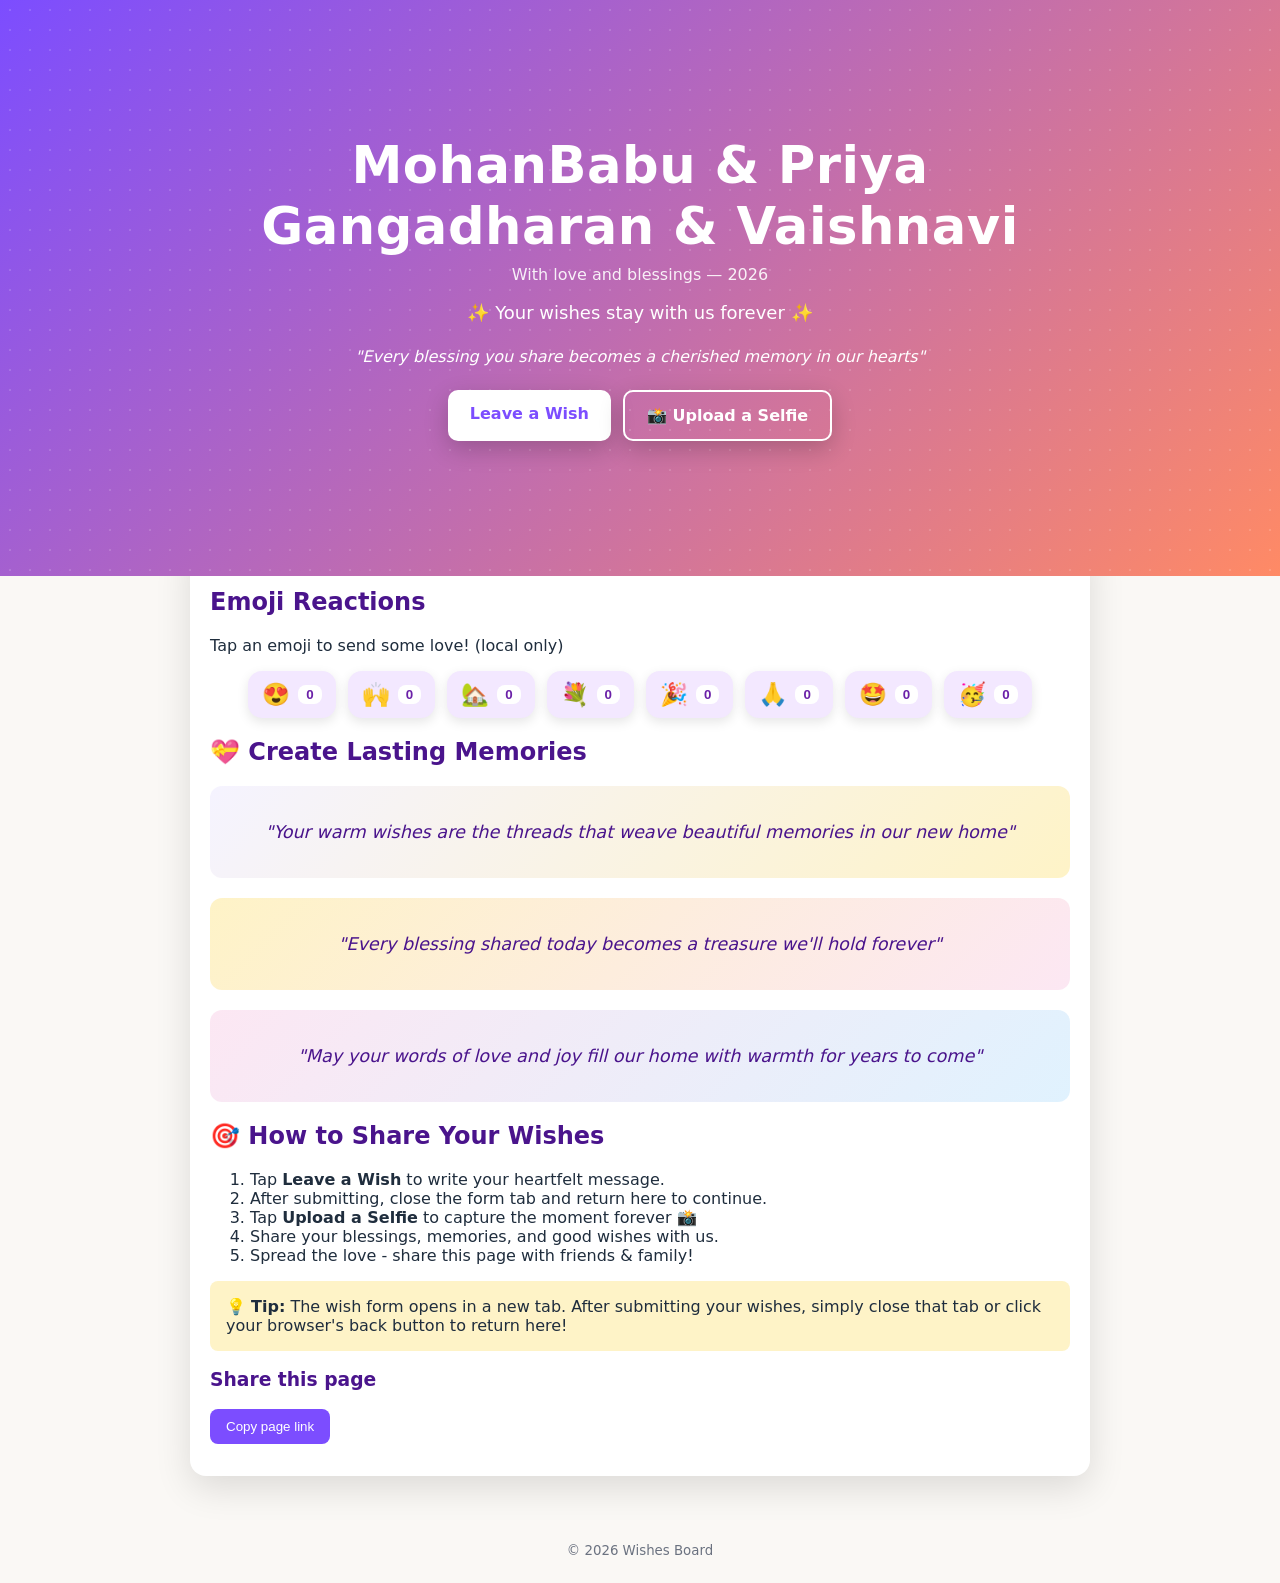
==== index.html @ 9e5671dd "Update index.html" ====
<!doctype html>
<html lang="en">
<head>
  <meta charset="utf-8">
  <meta name="viewport" content="width=device-width, initial-scale=1">
  <title>Wishes Board</title>
  <meta name="description" content="Share your wishes, messages and blessings on this digital wishes board.">
  <link rel="stylesheet" href="style.css">
</head>
<body>
  <header class="hero">
    <div class="overlay"></div>
    <div class="hero-content">
      <h1 id="eventName">Wishes Board</h1>
      <p id="eventDate" class="sub"></p>
      <p class="tag">✨ Your wishes stay with us forever ✨</p>
      <p class="tag" style="font-size: 1rem; margin-top: 8px; font-style: italic;">"Every blessing you share becomes a cherished memory in our hearts"</p>
      <div class="cta-row">
        <!-- Fallback href ensures it still works even if JS fails -->
        <a id="wishButton" class="cta" href="https://forms.office.com/r/7apcbEGixC" target="_blank" rel="noopener">Leave a Wish</a>
        <a class="cta outline" href="upload.html">📸 Upload a Selfie</a>
      </div>
    </div>
  </header>

  <main class="content">
    <section>
      <h2>Emoji Reactions</h2>
      <p>Tap an emoji to send some love! (local only)</p>
      <div class="emoji-wall" id="emojiWall"></div>
    </section>

    <section>
      <h2>💝 Create Lasting Memories</h2>
      <div style="background: linear-gradient(135deg, #f5f3ff 0%, #fef3c7 100%); padding: 24px; border-radius: 12px; margin: 20px 0;">
        <p style="font-size: 1.1rem; font-style: italic; color: #4a148c; margin: 12px 0; text-align: center;">"Your warm wishes are the threads that weave beautiful memories in our new home"</p>
      </div>
      <div style="background: linear-gradient(135deg, #fef3c7 0%, #fce7f3 100%); padding: 24px; border-radius: 12px; margin: 20px 0;">
        <p style="font-size: 1.1rem; font-style: italic; color: #4a148c; margin: 12px 0; text-align: center;">"Every blessing shared today becomes a treasure we'll hold forever"</p>
      </div>
      <div style="background: linear-gradient(135deg, #fce7f3 0%, #e0f2fe 100%); padding: 24px; border-radius: 12px; margin: 20px 0;">
        <p style="font-size: 1.1rem; font-style: italic; color: #4a148c; margin: 12px 0; text-align: center;">"May your words of love and joy fill our home with warmth for years to come"</p>
      </div>
    </section>
    <section>
      <h2>🎯 How to Share Your Wishes</h2>
      <ol>
        <li>Tap <strong>Leave a Wish</strong> to write your heartfelt message.</li>
        <li>After submitting, close the form tab and return here to continue.</li>
        <li>Tap <strong>Upload a Selfie</strong> to capture the moment forever 📸</li>
        <li>Share your blessings, memories, and good wishes with us.</li>
        <li>Spread the love - share this page with friends & family!</li>
      </ol>
      <p style="background: #fef3c7; padding: 16px; border-radius: 8px; margin-top: 16px;">
        💡 <strong>Tip:</strong> The wish form opens in a new tab. After submitting your wishes, simply close that tab or click your browser's back button to return here!
      </p>
    </section>
    </section>

    <section class="share">
      <h3>Share this page</h3>
      <button id="copyLinkBtn">Copy page link</button>
      <span id="copyStatus"></span>
    </section>
  </main>

  <footer>
    <small>© <span id="year"></span> Wishes Board</small>
  </footer>

  <!-- Cache-bust to avoid stale config -->
  <script src="config.js?v=3"></script>
  <script>
    (function() {
      const cfg = window.WISHES_CONFIG || {};
      const wishBtn = document.getElementById('wishButton');
      const eventName = document.getElementById('eventName');
      const eventDate = document.getElementById('eventDate');
      const year = document.getElementById('year');
      // Use innerHTML so <br> in eventName renders as a line break
      eventName.innerHTML = cfg.eventName || 'Wishes Board';
      if (cfg.eventDate) { eventDate.textContent = cfg.eventDate; }
      if (cfg.wishFormUrl) { wishBtn.href = cfg.wishFormUrl; }
      year.textContent = new Date().getFullYear();

      // Emoji wall
      const emojis = ['😍','🙌','🏡','💐','🎉','🙏','🤩','🥳'];
      const wall = document.getElementById('emojiWall');
      const counts = JSON.parse(localStorage.getItem('emojiCounts')||'{}');
      function render() {
        wall.innerHTML = '';
        emojis.forEach(e => {
          const btn = document.createElement('button');
          btn.className = 'emoji-btn';
          const count = counts[e]||0;
          btn.innerHTML = `<span class="emo">${e}</span><span class="cnt">${count}</span>`;
          btn.addEventListener('click', () => {
            counts[e] = (counts[e]||0)+1;
            localStorage.setItem('emojiCounts', JSON.stringify(counts));
            render();
            const burst = document.createElement('div');
            burst.className = 'burst';
            burst.textContent = e;
            document.body.appendChild(burst);
            const rX = Math.random()*window.innerWidth;
            const rY = Math.random()*window.innerHeight;
            burst.style.left = rX+'px';
            burst.style.top = rY+'px';
            setTimeout(()=>burst.remove(), 800);
          });
          wall.appendChild(btn);
        });
      }
      render();

      // Copy link button
      const copyBtn = document.getElementById('copyLinkBtn');
      const copyStatus = document.getElementById('copyStatus');
      copyBtn.addEventListener('click', async () => {
        try {
          await navigator.clipboard.writeText(window.location.href);
          copyStatus.textContent = 'Link copied!';
          setTimeout(()=>copyStatus.textContent='', 2000);
        } catch(e) {
          copyStatus.textContent = 'Unable to copy. Manually copy the address bar.';
        }
      });
    })();
  </script>
</body>
</html>
---- style.css ----
/* Basic reset */
* { box-sizing: border-box; }
body { margin: 0; font-family: system-ui, -apple-system, Segoe UI, Roboto, Arial, sans-serif; color: #1f2d3d; background: #faf8f5; }

a { color: inherit; }

.hero { position: relative; background: linear-gradient(135deg, #7c4dff, #ff8a65); color: #fff; min-height: 64vh; display: grid; place-items: center; text-align: center; }
.hero.small { min-height: 40vh; }
.hero .overlay { position: absolute; inset: 0; background-image: radial-gradient(rgba(255,255,255,.15) 1px, transparent 1px); background-size: 20px 20px; }
.hero-content { position: relative; padding: 48px 20px; max-width: 900px; }
.hero h1 { font-size: clamp(2rem, 5vw, 3.2rem); margin: 0 0 8px; letter-spacing: 0.5px; line-height: 1.2; }
.hero .sub { margin: 0 0 16px; opacity: .9; }
.hero .tag { font-size: clamp(1rem, 1.5vw, 1.125rem); margin-bottom: 24px; }

.cta-row { display:flex; gap:12px; justify-content:center; flex-wrap:wrap; }
.cta { display: inline-block; background: #fff; color: #7c4dff; padding: 14px 22px; border-radius: 10px; text-decoration: none; font-weight: 700; box-shadow: 0 8px 24px rgba(0,0,0,.2); transition: transform .15s ease, box-shadow .15s ease; }
.cta:hover { transform: translateY(-2px); box-shadow: 0 12px 30px rgba(0,0,0,.25); }
.cta.outline { background: transparent; color:#fff; border:2px solid #fff; }

.qr { margin-top: 28px; }
.qr img { width: 180px; height: 180px; border-radius: 12px; background: #fff; padding: 10px; box-shadow: 0 8px 24px rgba(0,0,0,.25); }
.qr-caption { margin-top: 8px; opacity: .9; }

.content { max-width: 900px; padding: 32px 20px; margin: -40px auto 40px; background: #fff; border-radius: 16px; box-shadow: 0 12px 36px rgba(0,0,0,.12); }
.content h2, .content h3 { color: #4a148c; }

.share button { background: #7c4dff; color: #fff; border: none; padding: 10px 16px; border-radius: 8px; cursor: pointer; }
.share span { margin-left: 10px; color: #2e7d32; }

footer { text-align: center; padding: 24px; color: #6b7280; }

/* Emoji wall */
.emoji-wall { display:flex; flex-wrap:wrap; gap:12px; justify-content:center; }
.emoji-btn { background:#f3e8ff; border:none; border-radius:14px; padding:10px 14px; cursor:pointer; box-shadow: 0 4px 12px rgba(0,0,0,.1); display:flex; align-items:center; gap:8px; }
.emoji-btn .emo { font-size: 1.4rem; }
.emoji-btn .cnt { background:#fff; color:#6b21a8; border-radius:8px; padding:2px 8px; font-weight:700; }
.burst { position: fixed; font-size: 2rem; pointer-events: none; animation: pop .8s ease-out forwards; }
@keyframes pop { 0%{ transform: scale(0.5); opacity:0;} 50%{ transform: scale(1.2); opacity:1;} 100%{ transform: scale(1); opacity:0;} }

/* Upload page */
.upload-section { text-align:center; }
.uploader { margin: 20px auto; max-width: 480px; padding: 16px; border:2px dashed #c4b5fd; border-radius: 12px; background:#faf5ff; }
.result { text-align:center; }
.result img { display:block; margin:16px auto; border-radius: 12px; box-shadow: 0 6px 18px rgba(0,0,0,.12); }
.note { color:#6b7280; }
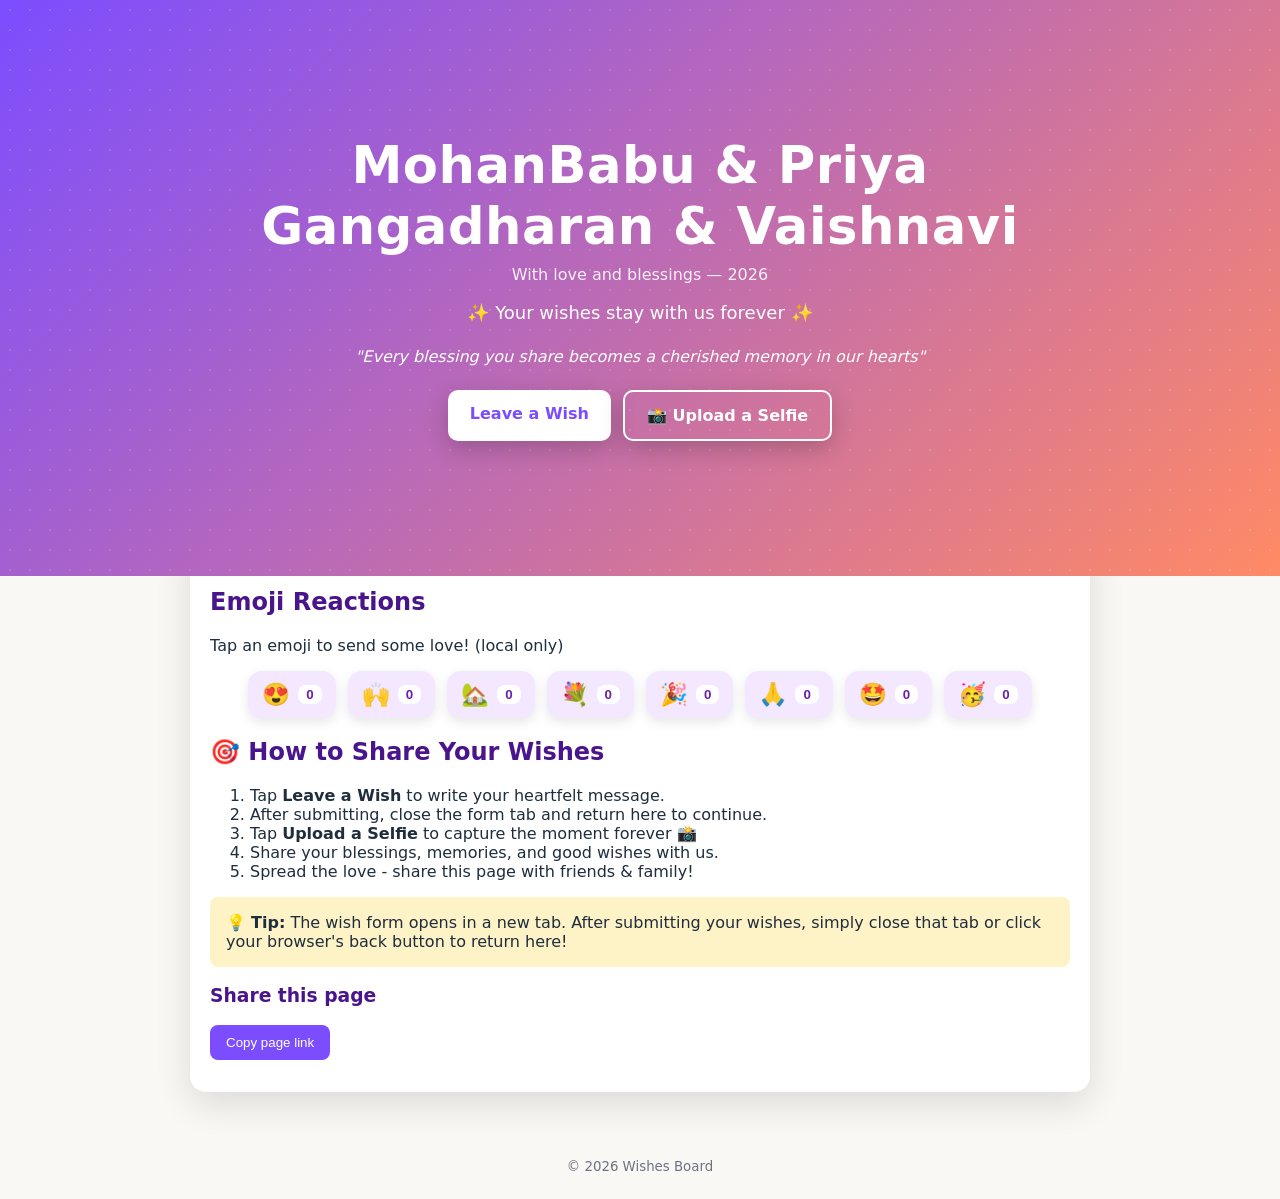
==== commit cf8684ab: "Update index.html" ====
--- a/index.html
+++ b/index.html
@@ -29,20 +29,6 @@
       <p>Tap an emoji to send some love! (local only)</p>
       <div class="emoji-wall" id="emojiWall"></div>
     </section>
-
-    <section>
-      <h2>💝 Create Lasting Memories</h2>
-      <div style="background: linear-gradient(135deg, #f5f3ff 0%, #fef3c7 100%); padding: 24px; border-radius: 12px; margin: 20px 0;">
-        <p style="font-size: 1.1rem; font-style: italic; color: #4a148c; margin: 12px 0; text-align: center;">"Your warm wishes are the threads that weave beautiful memories in our new home"</p>
-      </div>
-      <div style="background: linear-gradient(135deg, #fef3c7 0%, #fce7f3 100%); padding: 24px; border-radius: 12px; margin: 20px 0;">
-        <p style="font-size: 1.1rem; font-style: italic; color: #4a148c; margin: 12px 0; text-align: center;">"Every blessing shared today becomes a treasure we'll hold forever"</p>
-      </div>
-      <div style="background: linear-gradient(135deg, #fce7f3 0%, #e0f2fe 100%); padding: 24px; border-radius: 12px; margin: 20px 0;">
-        <p style="font-size: 1.1rem; font-style: italic; color: #4a148c; margin: 12px 0; text-align: center;">"May your words of love and joy fill our home with warmth for years to come"</p>
-      </div>
-    </section>
-    <section>
       <h2>🎯 How to Share Your Wishes</h2>
       <ol>
         <li>Tap <strong>Leave a Wish</strong> to write your heartfelt message.</li>
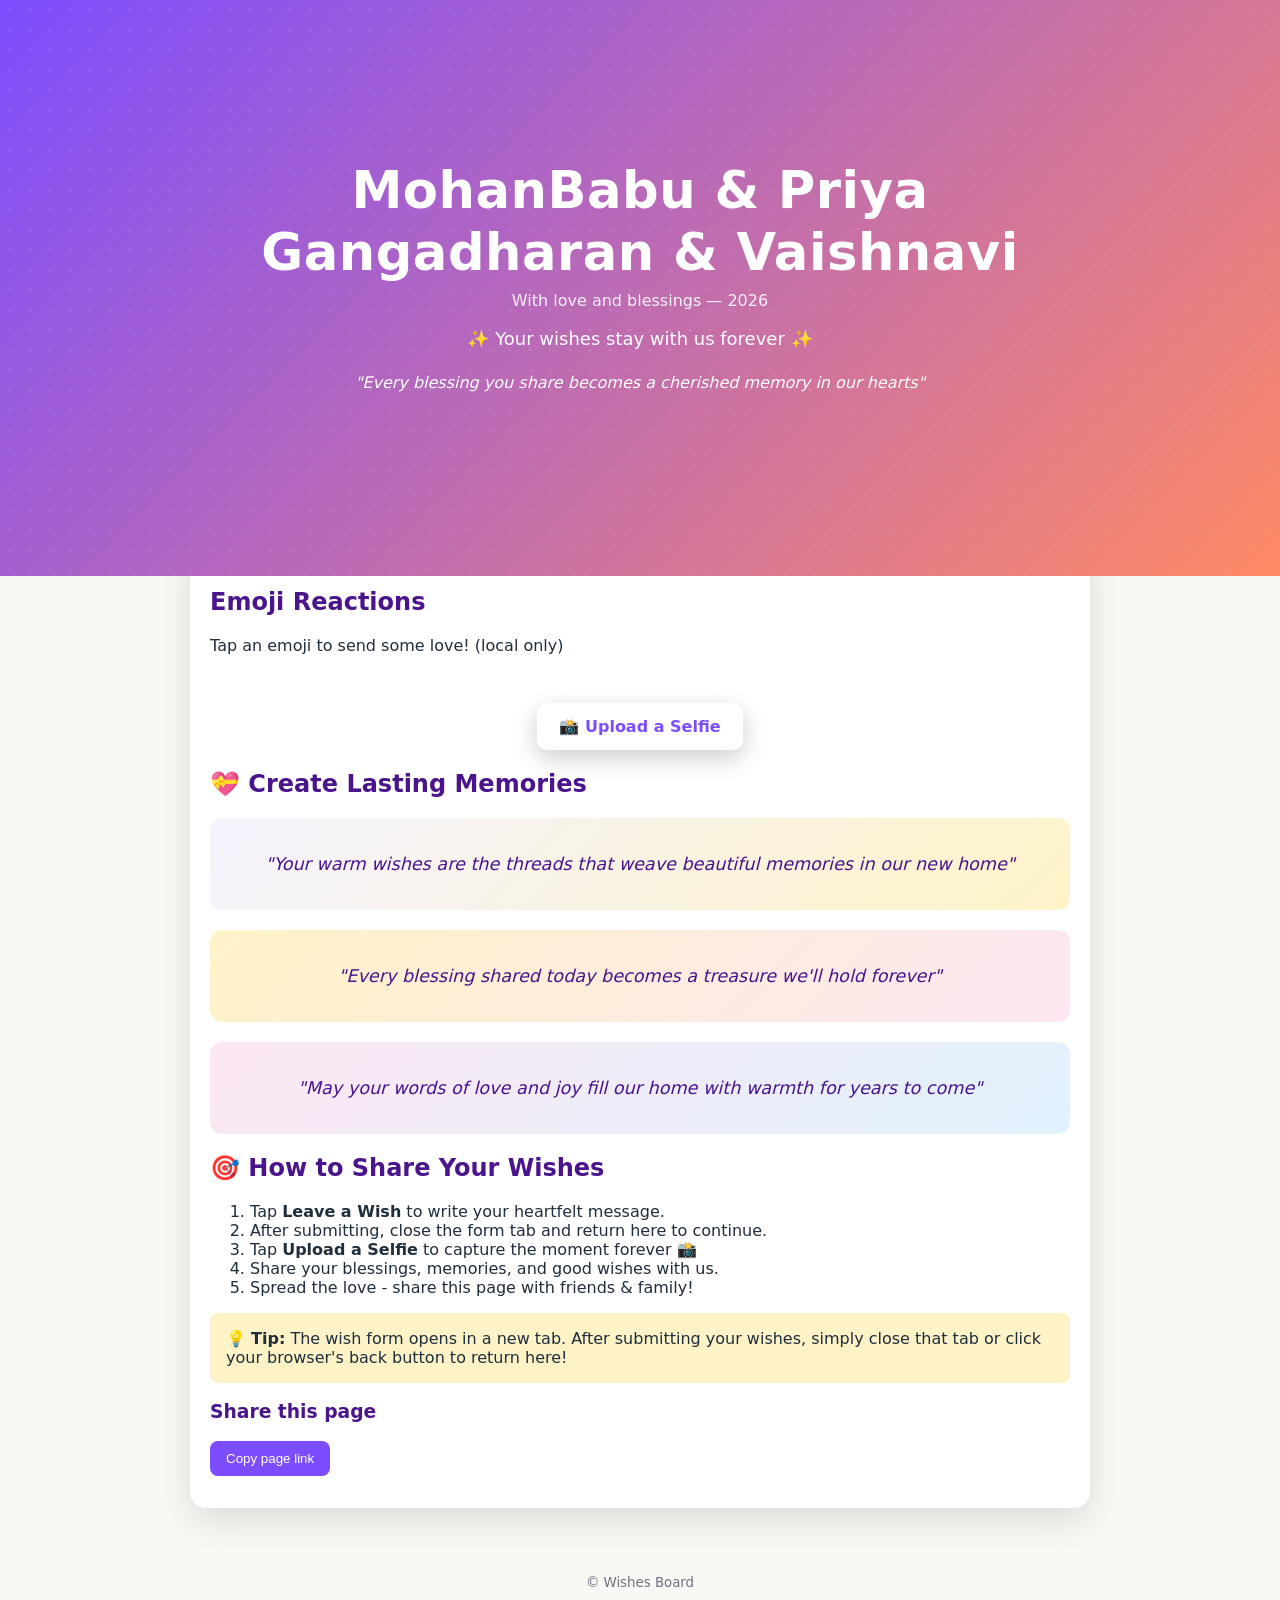
==== commit 9debcf51: "Update index.html" ====
--- a/index.html
+++ b/index.html
@@ -15,11 +15,6 @@
       <p id="eventDate" class="sub"></p>
       <p class="tag">✨ Your wishes stay with us forever ✨</p>
       <p class="tag" style="font-size: 1rem; margin-top: 8px; font-style: italic;">"Every blessing you share becomes a cherished memory in our hearts"</p>
-      <div class="cta-row">
-        <!-- Fallback href ensures it still works even if JS fails -->
-        <a id="wishButton" class="cta" href="https://forms.office.com/r/7apcbEGixC" target="_blank" rel="noopener">Leave a Wish</a>
-        <a class="cta outline" href="upload.html">📸 Upload a Selfie</a>
-      </div>
     </div>
   </header>
 
@@ -28,7 +23,25 @@
       <h2>Emoji Reactions</h2>
       <p>Tap an emoji to send some love! (local only)</p>
       <div class="emoji-wall" id="emojiWall"></div>
+      
+      <div class="cta-row" style="margin-top: 32px; justify-content: center;">
+        <a class="cta" href="upload.html">📸 Upload a Selfie</a>
+      </div>
     </section>
+
+    <section>
+      <h2>💝 Create Lasting Memories</h2>
+      <div style="background: linear-gradient(135deg, #f5f3ff 0%, #fef3c7 100%); padding: 24px; border-radius: 12px; margin: 20px 0;">
+        <p style="font-size: 1.1rem; font-style: italic; color: #4a148c; margin: 12px 0; text-align: center;">"Your warm wishes are the threads that weave beautiful memories in our new home"</p>
+      </div>
+      <div style="background: linear-gradient(135deg, #fef3c7 0%, #fce7f3 100%); padding: 24px; border-radius: 12px; margin: 20px 0;">
+        <p style="font-size: 1.1rem; font-style: italic; color: #4a148c; margin: 12px 0; text-align: center;">"Every blessing shared today becomes a treasure we'll hold forever"</p>
+      </div>
+      <div style="background: linear-gradient(135deg, #fce7f3 0%, #e0f2fe 100%); padding: 24px; border-radius: 12px; margin: 20px 0;">
+        <p style="font-size: 1.1rem; font-style: italic; color: #4a148c; margin: 12px 0; text-align: center;">"May your words of love and joy fill our home with warmth for years to come"</p>
+      </div>
+    </section>
+    <section>
       <h2>🎯 How to Share Your Wishes</h2>
       <ol>
         <li>Tap <strong>Leave a Wish</strong> to write your heartfelt message.</li>
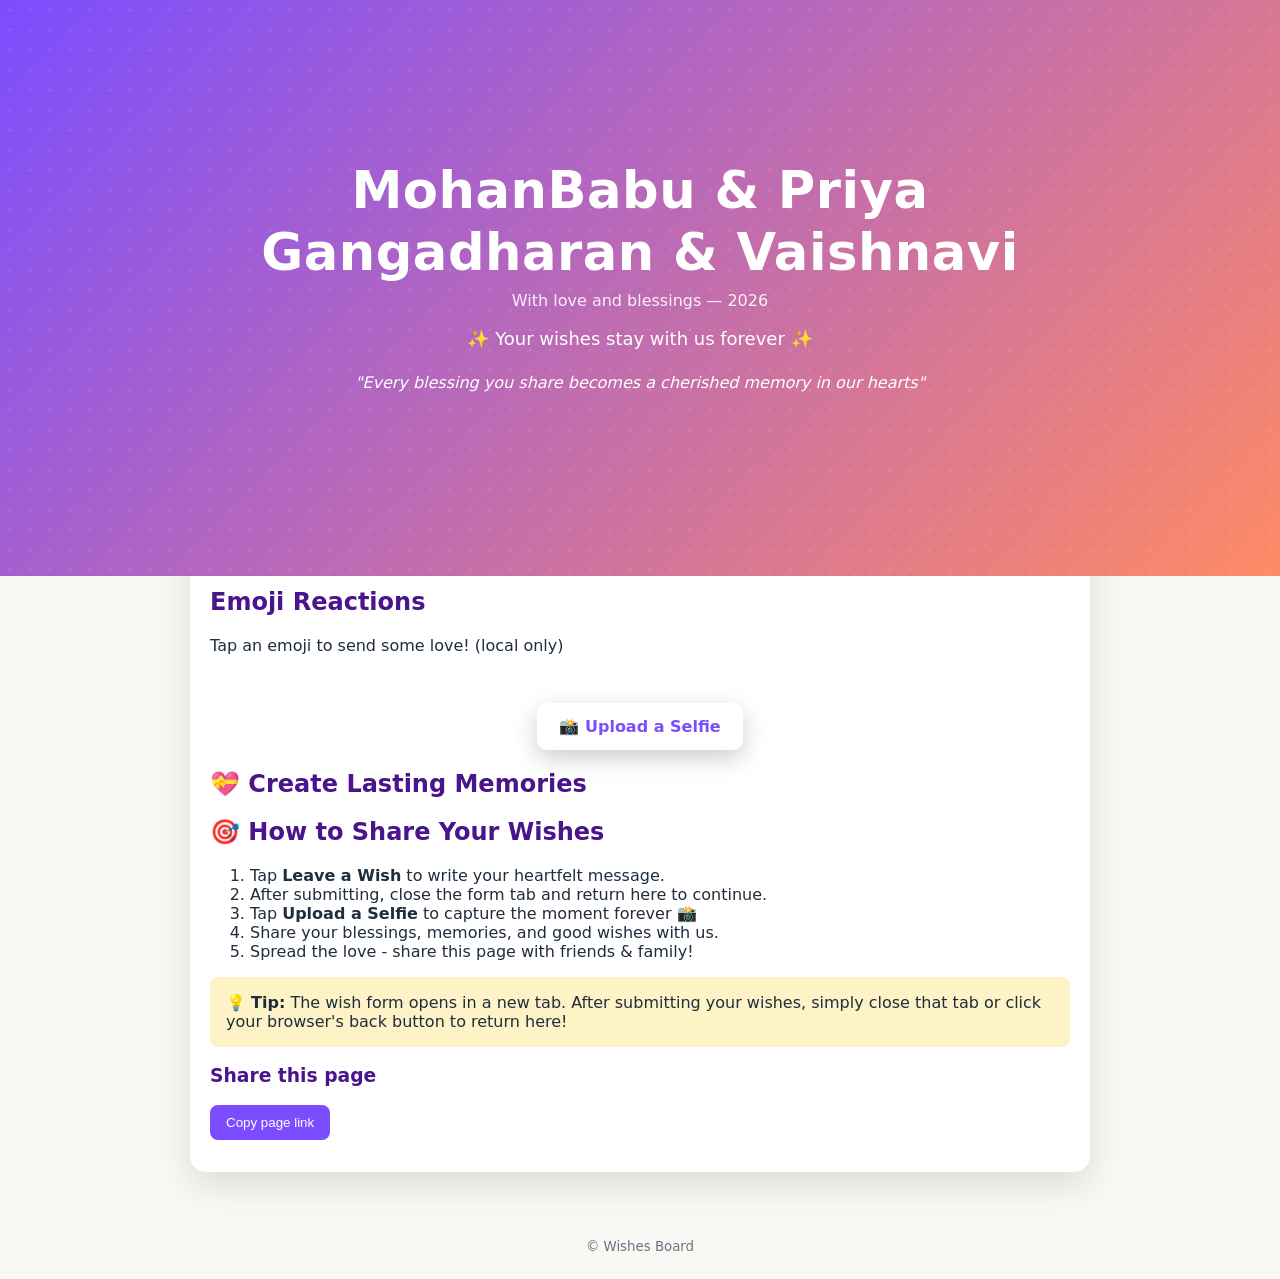
==== commit 5f44ad59: "Update index.html" ====
--- a/index.html
+++ b/index.html
@@ -31,15 +31,6 @@
 
     <section>
       <h2>💝 Create Lasting Memories</h2>
-      <div style="background: linear-gradient(135deg, #f5f3ff 0%, #fef3c7 100%); padding: 24px; border-radius: 12px; margin: 20px 0;">
-        <p style="font-size: 1.1rem; font-style: italic; color: #4a148c; margin: 12px 0; text-align: center;">"Your warm wishes are the threads that weave beautiful memories in our new home"</p>
-      </div>
-      <div style="background: linear-gradient(135deg, #fef3c7 0%, #fce7f3 100%); padding: 24px; border-radius: 12px; margin: 20px 0;">
-        <p style="font-size: 1.1rem; font-style: italic; color: #4a148c; margin: 12px 0; text-align: center;">"Every blessing shared today becomes a treasure we'll hold forever"</p>
-      </div>
-      <div style="background: linear-gradient(135deg, #fce7f3 0%, #e0f2fe 100%); padding: 24px; border-radius: 12px; margin: 20px 0;">
-        <p style="font-size: 1.1rem; font-style: italic; color: #4a148c; margin: 12px 0; text-align: center;">"May your words of love and joy fill our home with warmth for years to come"</p>
-      </div>
     </section>
     <section>
       <h2>🎯 How to Share Your Wishes</h2>
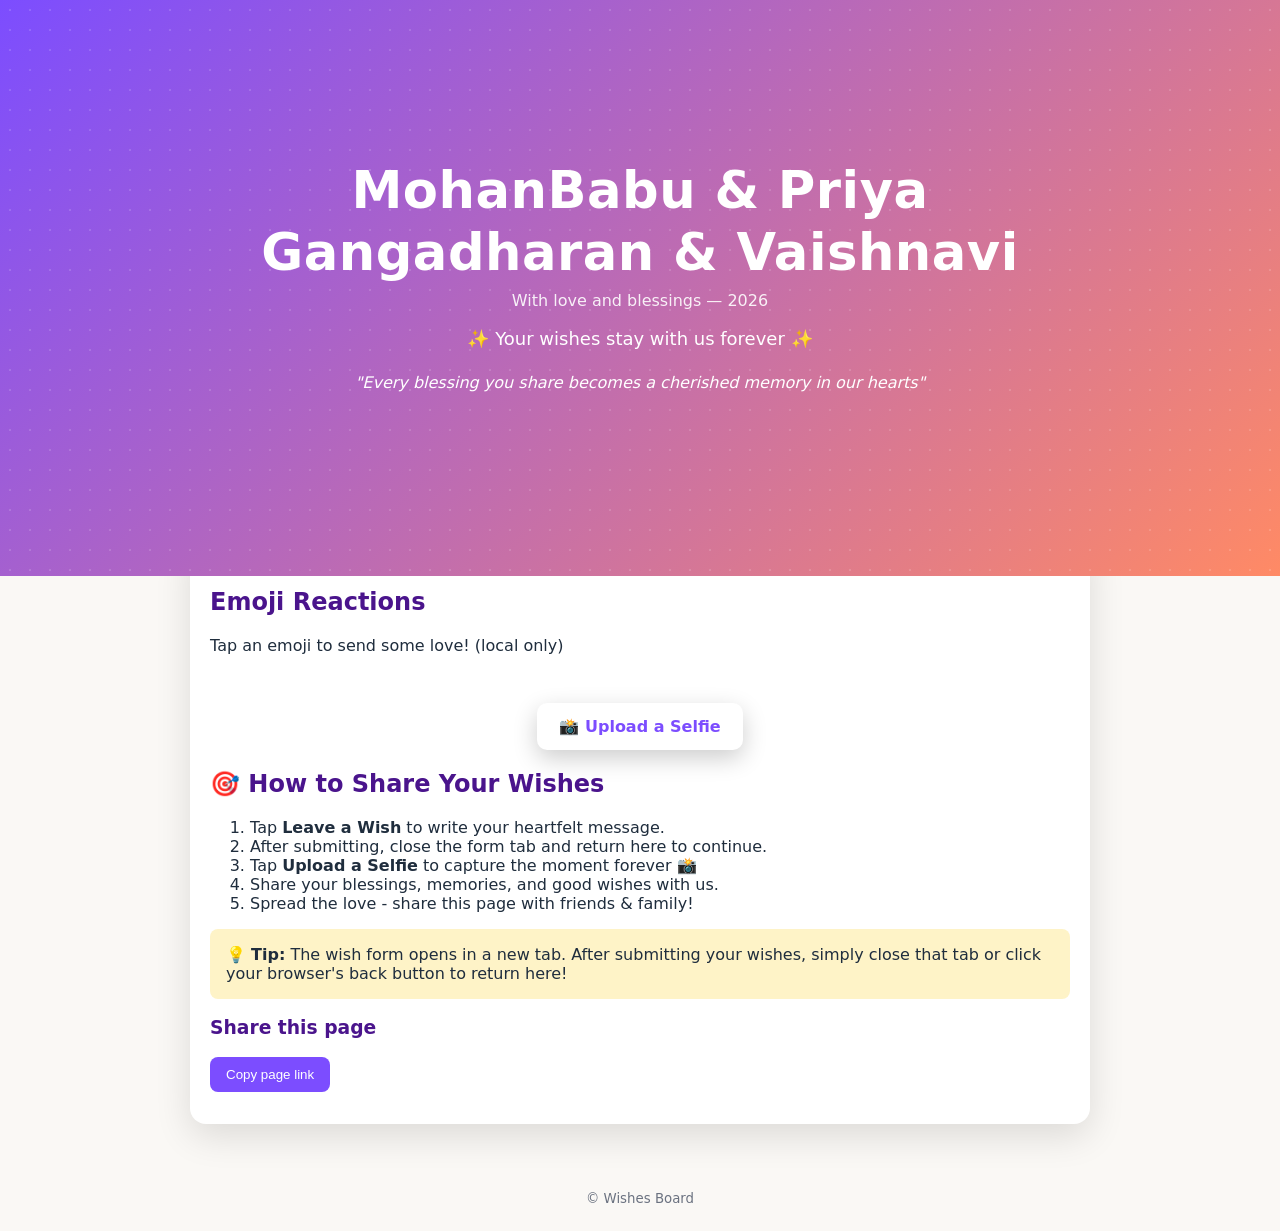
==== commit 97c7e7f7: "Update index.html" ====
--- a/index.html
+++ b/index.html
@@ -30,9 +30,6 @@
     </section>
 
     <section>
-      <h2>💝 Create Lasting Memories</h2>
-    </section>
-    <section>
       <h2>🎯 How to Share Your Wishes</h2>
       <ol>
         <li>Tap <strong>Leave a Wish</strong> to write your heartfelt message.</li>
@@ -44,7 +41,6 @@
       <p style="background: #fef3c7; padding: 16px; border-radius: 8px; margin-top: 16px;">
         💡 <strong>Tip:</strong> The wish form opens in a new tab. After submitting your wishes, simply close that tab or click your browser's back button to return here!
       </p>
-    </section>
     </section>
 
     <section class="share">
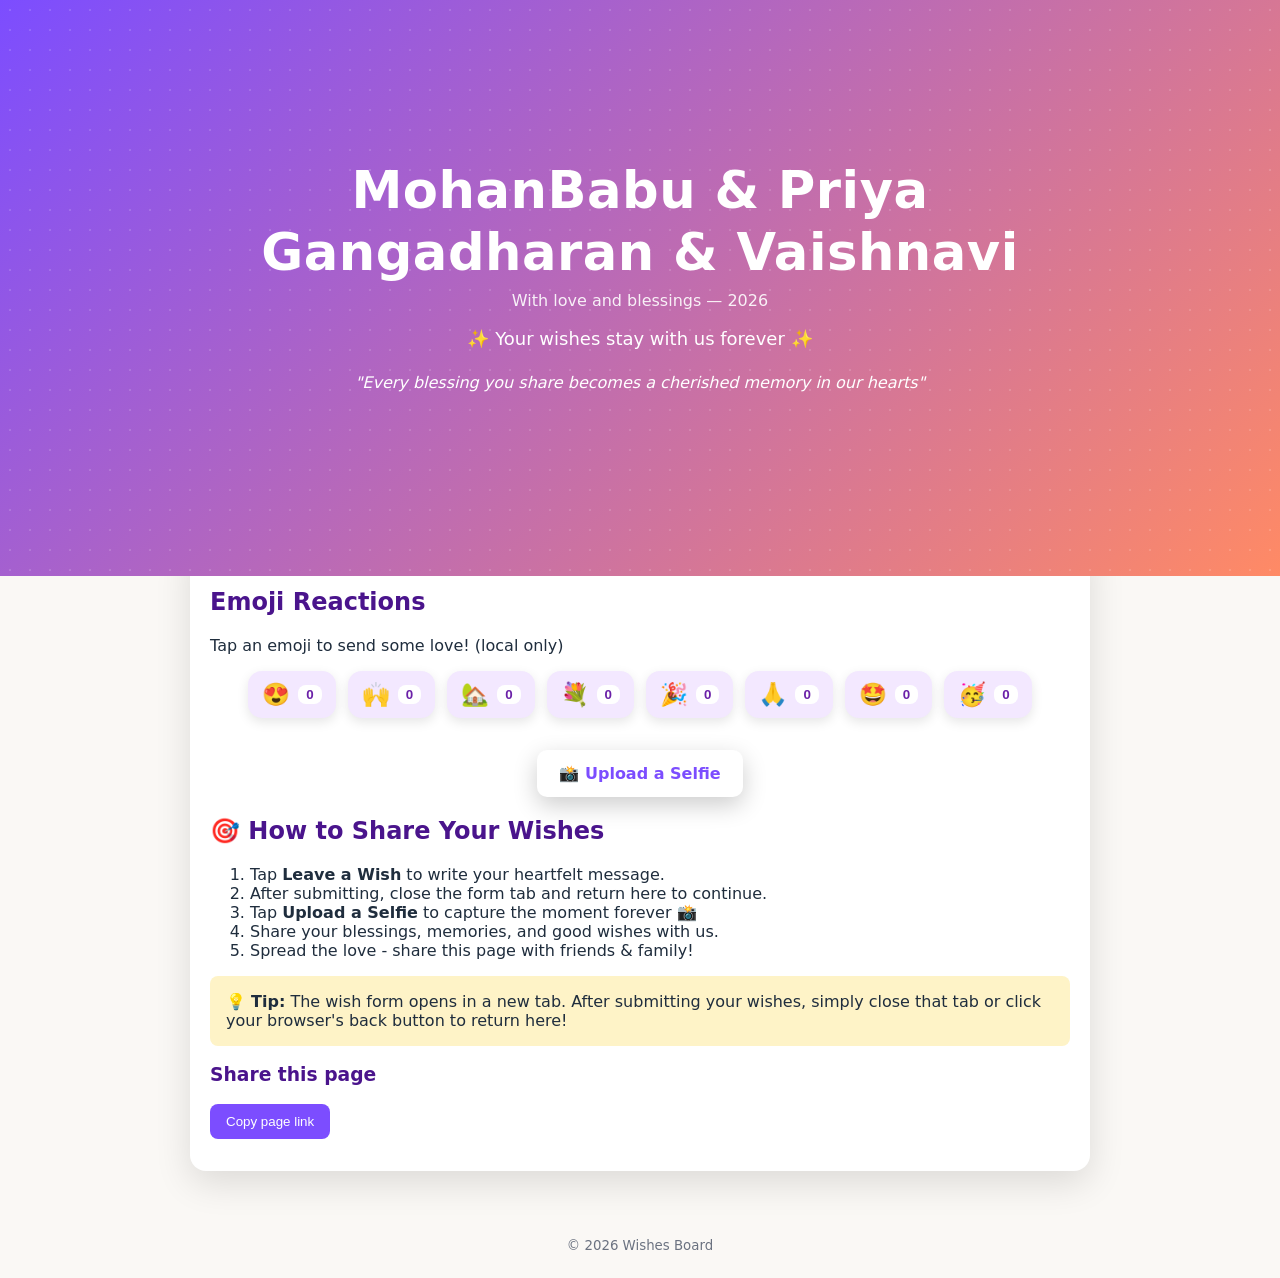
==== commit e9f9c780: "Update index.html" ====
--- a/index.html
+++ b/index.html
@@ -59,14 +59,12 @@
   <script>
     (function() {
       const cfg = window.WISHES_CONFIG || {};
-      const wishBtn = document.getElementById('wishButton');
       const eventName = document.getElementById('eventName');
       const eventDate = document.getElementById('eventDate');
       const year = document.getElementById('year');
       // Use innerHTML so <br> in eventName renders as a line break
       eventName.innerHTML = cfg.eventName || 'Wishes Board';
       if (cfg.eventDate) { eventDate.textContent = cfg.eventDate; }
-      if (cfg.wishFormUrl) { wishBtn.href = cfg.wishFormUrl; }
       year.textContent = new Date().getFullYear();
 
       // Emoji wall
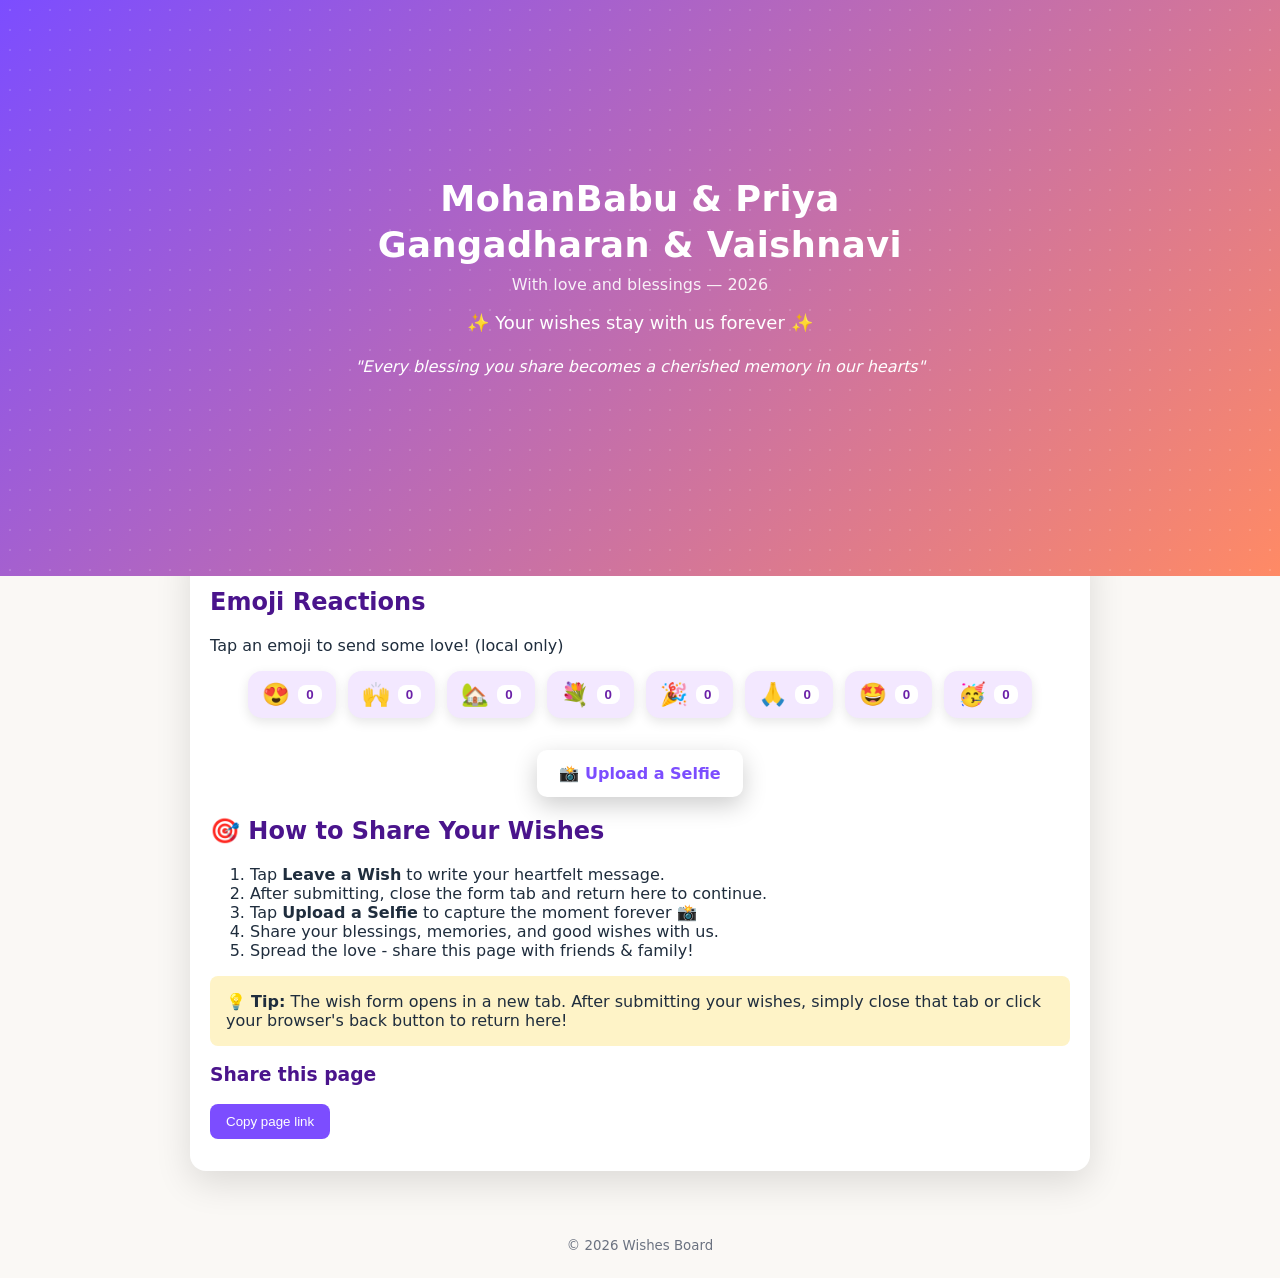
==== commit bbf8ce39: "Update index.html" ====
--- a/index.html
+++ b/index.html
@@ -11,7 +11,7 @@
   <header class="hero">
     <div class="overlay"></div>
     <div class="hero-content">
-      <h1 id="eventName">Wishes Board</h1>
+      <h1 id="eventName" style="font-size: clamp(1.5rem, 4vw, 2.2rem); line-height: 1.3;">Wishes Board</h1>
       <p id="eventDate" class="sub"></p>
       <p class="tag">✨ Your wishes stay with us forever ✨</p>
       <p class="tag" style="font-size: 1rem; margin-top: 8px; font-style: italic;">"Every blessing you share becomes a cherished memory in our hearts"</p>
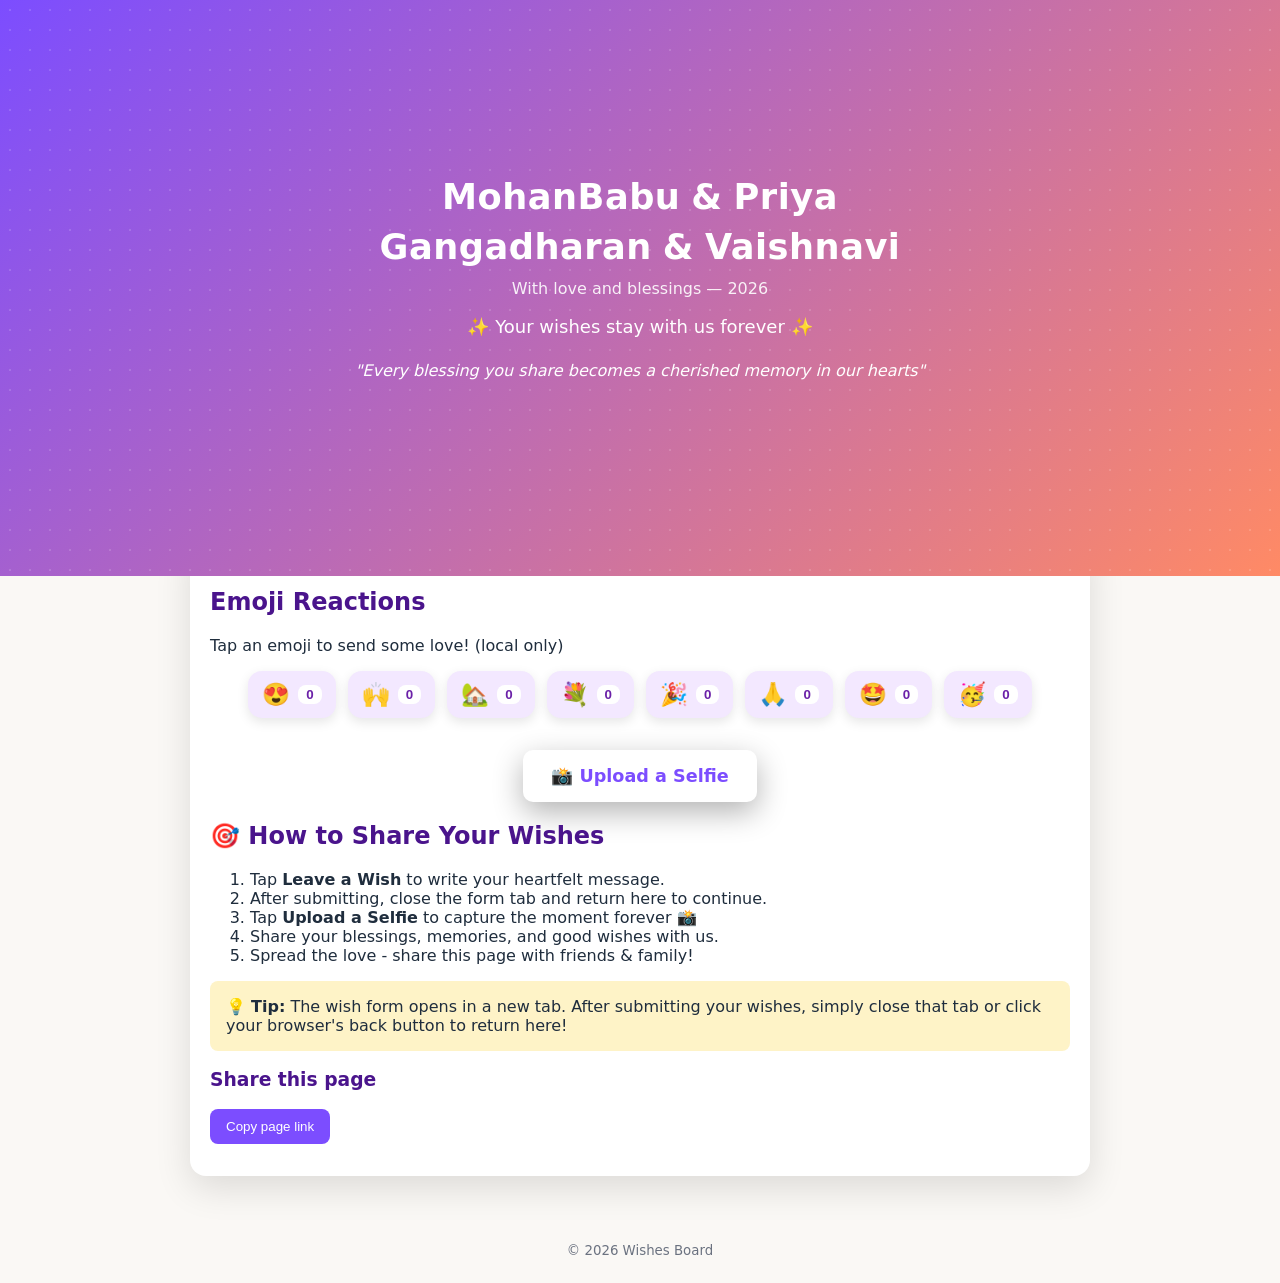
==== commit d7b253aa: "Update index.html" ====
--- a/index.html
+++ b/index.html
@@ -11,7 +11,7 @@
   <header class="hero">
     <div class="overlay"></div>
     <div class="hero-content">
-      <h1 id="eventName" style="font-size: clamp(1.5rem, 4vw, 2.2rem); line-height: 1.3;">Wishes Board</h1>
+      <h1 id="eventName" style="font-size: clamp(1.2rem, 3.5vw, 2.2rem); line-height: 1.4; word-spacing: -0.05em;">Wishes Board</h1>
       <p id="eventDate" class="sub"></p>
       <p class="tag">✨ Your wishes stay with us forever ✨</p>
       <p class="tag" style="font-size: 1rem; margin-top: 8px; font-style: italic;">"Every blessing you share becomes a cherished memory in our hearts"</p>
--- a/style.css
+++ b/style.css
@@ -13,9 +13,9 @@
 .hero .tag { font-size: clamp(1rem, 1.5vw, 1.125rem); margin-bottom: 24px; }
 
 .cta-row { display:flex; gap:12px; justify-content:center; flex-wrap:wrap; }
-.cta { display: inline-block; background: #fff; color: #7c4dff; padding: 14px 22px; border-radius: 10px; text-decoration: none; font-weight: 700; box-shadow: 0 8px 24px rgba(0,0,0,.2); transition: transform .15s ease, box-shadow .15s ease; }
-.cta:hover { transform: translateY(-2px); box-shadow: 0 12px 30px rgba(0,0,0,.25); }
-.cta.outline { background: transparent; color:#fff; border:2px solid #fff; }
+.cta { display: inline-block; background: #fff; color: #7c4dff; padding: 16px 28px; border-radius: 10px; text-decoration: none; font-weight: 700; font-size: 1.1rem; box-shadow: 0 10px 30px rgba(0,0,0,.3); transition: transform .15s ease, box-shadow .15s ease; }
+.cta:hover { transform: translateY(-2px); box-shadow: 0 14px 40px rgba(0,0,0,.4); }
+.cta.outline { background: rgba(255,255,255,0.2); color:#fff; border:3px solid #fff; backdrop-filter: blur(10px); }
 
 .qr { margin-top: 28px; }
 .qr img { width: 180px; height: 180px; border-radius: 12px; background: #fff; padding: 10px; box-shadow: 0 8px 24px rgba(0,0,0,.25); }
